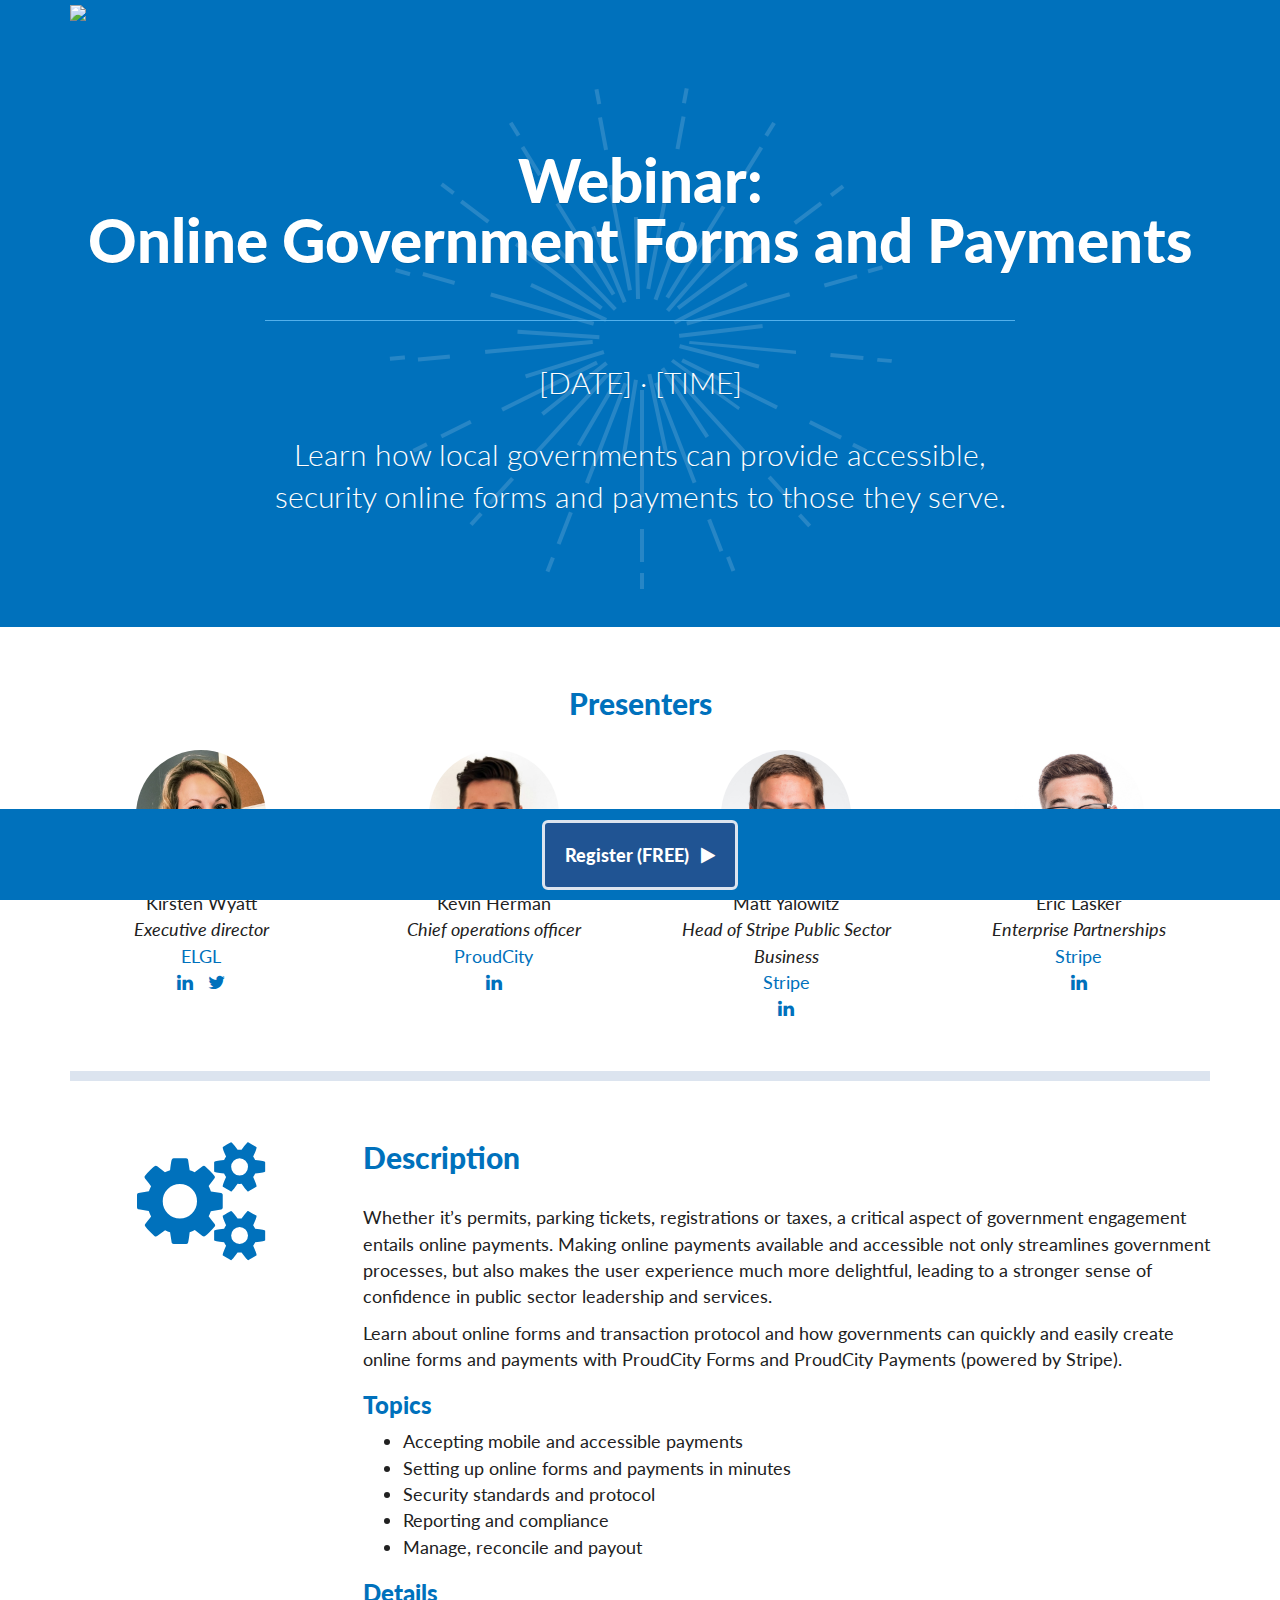
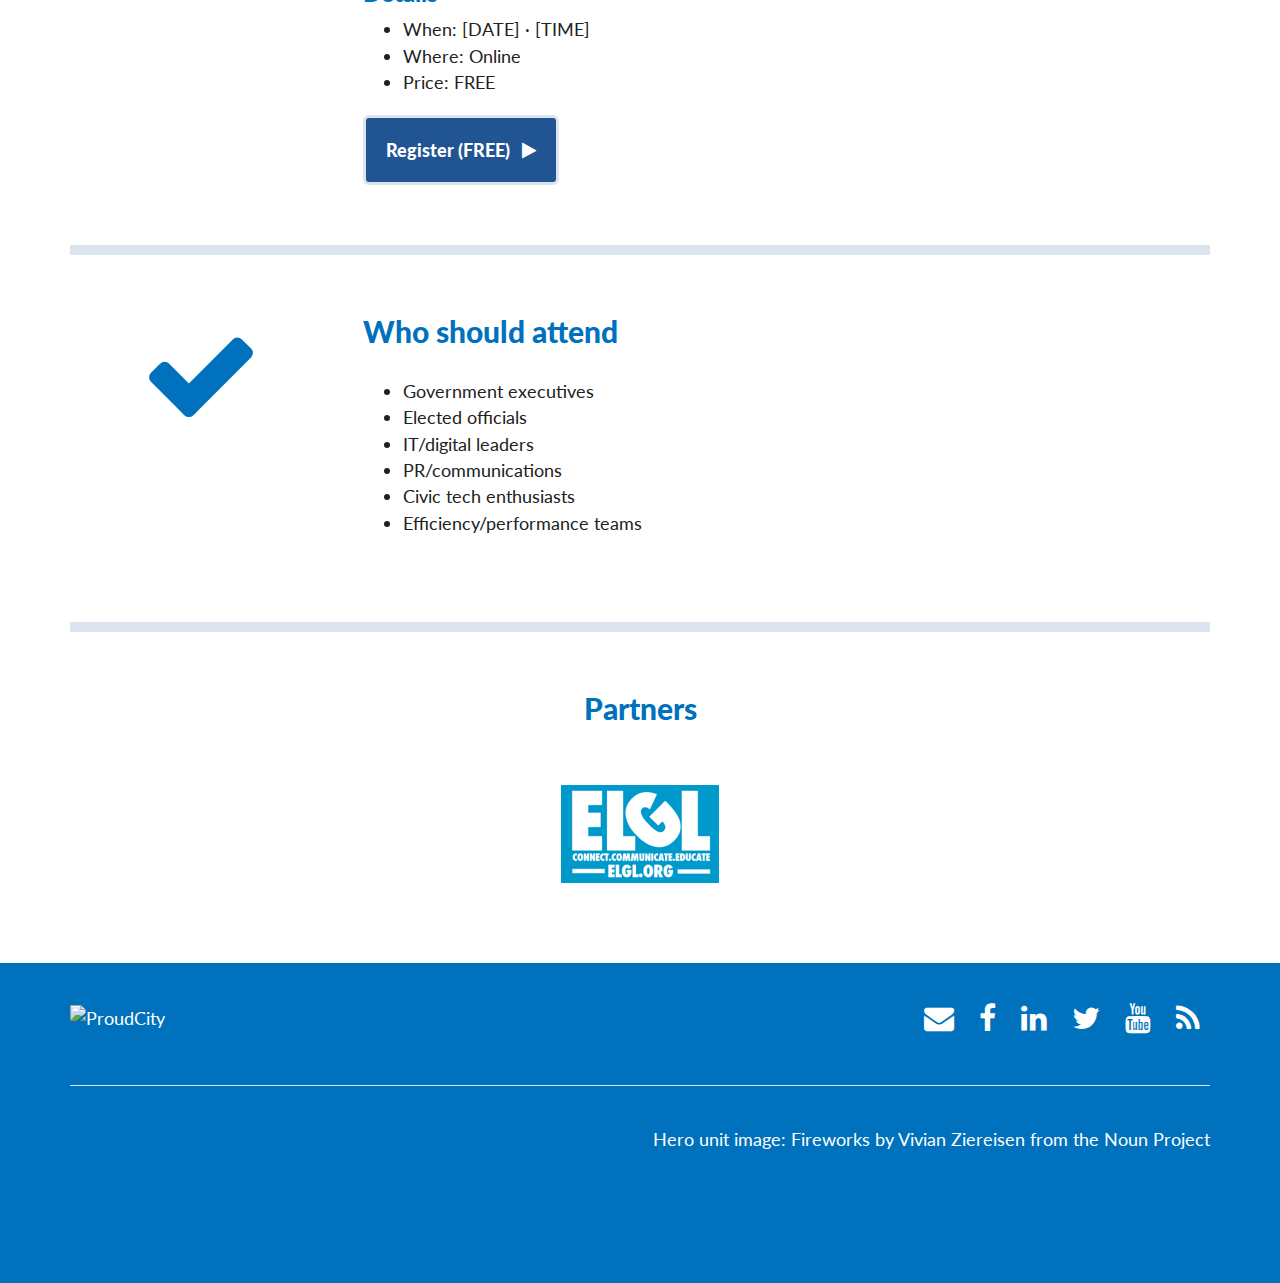
==== sessions/forms-payments/index.html @ 935e18ed "Add forms/payments webinar" ====
<!DOCTYPE html>
<!-- saved from url=(0051)https://getbootstrap.com/examples/starter-template/ -->
<html lang="en"><head><meta http-equiv="Content-Type" content="text/html; charset=UTF-8">
    
    <meta http-equiv="X-UA-Compatible" content="IE=edge">
    <meta name="viewport" content="width=device-width, initial-scale=1">
    <!-- The above 3 meta tags *must* come first in the head; any other head content must come *after* these tags -->
    <meta name="description" content="Learn how local governments can provide accessible, security online forms and payments.">
    <meta name="author" content="ProudCity">

    <link rel="apple-touch-icon" sizes="57x57" href="../../img/favicon/apple-icon-57x57.png">
    <link rel="apple-touch-icon" sizes="60x60" href="../../img/favicon/apple-icon-60x60.png">
    <link rel="apple-touch-icon" sizes="72x72" href="../../img/favicon/apple-icon-72x72.png">
    <link rel="apple-touch-icon" sizes="76x76" href="../../img/favicon/apple-icon-76x76.png">
    <link rel="apple-touch-icon" sizes="114x114" href="../../img/favicon/apple-icon-114x114.png">
    <link rel="apple-touch-icon" sizes="120x120" href="../../img/favicon/apple-icon-120x120.png">
    <link rel="apple-touch-icon" sizes="144x144" href="../../img/favicon/apple-icon-144x144.png">
    <link rel="apple-touch-icon" sizes="152x152" href="../../img/favicon/apple-icon-152x152.png">
    <link rel="apple-touch-icon" sizes="180x180" href="../../img/favicon/apple-icon-180x180.png">
    <link rel="icon" type="image/png" sizes="192x192"  href="../../img/favicon/android-icon-192x192.png">
    <link rel="icon" type="image/png" sizes="32x32" href="../../img/favicon/favicon-32x32.png">
    <link rel="icon" type="image/png" sizes="96x96" href="../../img/favicon/favicon-96x96.png">
    <link rel="icon" type="image/png" sizes="16x16" href="../../img/favicon/favicon-16x16.png">
    <link rel="manifest" href="/manifest.json">
    <meta name="msapplication-TileColor" content="#ffffff">
    <meta name="msapplication-TileImage" content="../../img/favicon/ms-icon-144x144.png">
    <meta name="theme-color" content="#ffffff">

    <title>Online government forms and payments - ProudCity Digital Government Summit</title>

    <!-- Bootstrap core CSS -->
      <link href="https://maxcdn.bootstrapcdn.com/bootstrap/3.3.7/css/bootstrap.min.css" rel="stylesheet"></script>

    <!-- Custom ProudCity CSS -->
      <link href="../../css/style.css" rel="stylesheet"></script>

    <!-- Google Fonts -->
      <link href="https://fonts.googleapis.com/css?family=Lato:300,400,900" rel="stylesheet">

    <!-- Font Awesome -->
      <link href="https://maxcdn.bootstrapcdn.com/font-awesome/4.7.0/css/font-awesome.min.css" rel="stylesheet">

    <!-- Javascript -->
      <script src="https://maxcdn.bootstrapcdn.com/bootstrap/3.3.7/js/bootstrap.min.js" integrity="sha384-Tc5IQib027qvyjSMfHjOMaLkfuWVxZxUPnCJA7l2mCWNIpG9mGCD8wGNIcPD7Txa" crossorigin="anonymous"></script>

    <!-- HTML5 shim and Respond.js for IE8 support of HTML5 elements and media queries -->
    <!--[if lt IE 9]>
      <script src="https://oss.maxcdn.com/html5shiv/3.7.3/html5shiv.min.js"></script>
      <script src="https://oss.maxcdn.com/respond/1.4.2/respond.min.js"></script>
    <![endif]-->
  </head>

  <body>

    <nav class="navbar navbar-inverse navbar-fixed-top">
      <div class="container">
        <div class="navbar-header">
          <button type="button" class="navbar-toggle collapsed" data-toggle="collapse" data-target="#navbar" aria-expanded="false" aria-controls="navbar">
            <span class="sr-only">Toggle navigation</span>
            <span class="icon-bar"></span>
            <span class="icon-bar"></span>
            <span class="icon-bar"></span>
          </button>
          <a class="navbar-left" href="https://ProudCity.com/"><img src="https://storage.googleapis.com/proudcity/wwwproudcity/uploads/2015/12/logo-white.png" alt="ProudCity" title="ProudCity"></a>
        </div><!--
        <div id="navbar" class="collapse navbar-collapse">
          <ul class="nav navbar-nav">
            <li class="active"><a href="https://getbootstrap.com/examples/starter-template/#">Home</a></li>
            <li><a href="#" class=""></a></li>
          </ul>
        </div> --> <!--/.nav-collapse -->
      </div>
    </nav>

    <main class="bs-docs-masthead">

      <div class="container">

        <div class="row">
          <div class="col-md-12">
            <h1>Webinar:<br>Online Government Forms and Payments</h1>
          </div>
        </div>

        <div class="row">
          <div class="col-md-2">
            &nbsp;
          </div>
          <div class="col-md-8">
            <hr>
          </div>
          <div class="col-md-2">
            &nbsp;
          </div>
        </div>

        <div class="row">
          <div class="col-md-1">
            &nbsp;
          </div>

          <div class="col-md-10">
            <p class="lead">
              [DATE] &middot; [TIME]
            </p>
            <p class="lead">
              Learn how local governments can provide accessible, security online forms and payments to those they serve.
            </p>
          </div>

          <div class="col-md-1">
            &nbsp;
          </div>

        </div>

      </div>

    </main>

    <div class="container">

      <div class="row">
        <div class="col-md-12 text-center">
          <h2>Presenters</h2>
        </div>
      </div>

      <div class="row text-center people">
        <div class="col-md-3">
          <p><img src="../../img/people/kirsten-wyatt.jpg" alt="Kirsten Wyatt" title="Kirsten Wyatt"></p>
          <p>Kirsten Wyatt<br>
            <em>Executive director</em><br>
            <a href="http://elgl.org/">ELGL</a><br>
            <a href="https://www.linkedin.com/in/kwyatt/"><i class="fa fa-linkedin" aria-hidden="true"></i></a> &nbsp; <a href="https://twitter.com/kowyatt?lang=en"> <i class="fa fa-twitter" aria-hidden="true"></i></a>
          </p>
        </div>
        <div class="col-md-3">
          <p><img src="../../img/people/kevin-herman.jpg" alt="Kevin Herman" title="Kevin Herman"></p>
          <p>Kevin Herman<br>
            <em>Chief operations officer</em><br>
            <a href="https://proudcity.com/">ProudCity</a><br>
            <a href="https://www.linkedin.com/in/kevin-herman-8aa2b110/"><i class="fa fa-linkedin" aria-hidden="true"></i></a>
          </p>
        </div>
        <div class="col-md-3">
          <p><img src="../../img/people/matt-yalowitz.jpg"></p>
          <p>Matt Yalowitz<br>
            <em>Head of Stripe Public Sector Business</em><br>
            <a href="https://stripe.com/">Stripe</a><br>
            <a href="https://www.linkedin.com/in/kevin-herman-8aa2b110/"><i class="fa fa-linkedin" aria-hidden="true"></i></a>
          </p>
        </div>
        <div class="col-md-3">
          <p><img src="../../img/people/eric-lasker.jpg" alt="Eric Lasker" title="Eric Lasker"></p>
          <p>Eric Lasker<br>
            <em>Enterprise Partnerships</em><br>
            <a href="https://stripe.com/">Stripe</a><br>
            <a href="https://www.linkedin.com/in/ealasker/"><i class="fa fa-linkedin" aria-hidden="true"></i></a>
          </p>
        </div>
      </div>

      <div class="row">
        <div class="col-md-12">
          <hr>
        </div>
      </div>

    </div>

    <div class="container">

      <div class="row">
        <div class="col-md-3 text-center sessions">
          <i class="fa fa-cogs" aria-hidden="true"></i>
        </div>
        <div class="col-md-9">
          <h2>Description</h2>
          <p>Whether it’s permits, parking tickets, registrations or taxes, a critical aspect of government engagement entails online payments. Making online payments available and accessible not only streamlines government processes, but also makes the user experience much more delightful, leading to a stronger sense of confidence in public sector leadership and services.</p>
          <p>Learn about online forms and transaction protocol and how governments can quickly and easily create online forms and payments with ProudCity Forms and ProudCity Payments (powered by Stripe).</p>
          <h3>Topics</h3>
          <ul>
            <li>Accepting mobile and accessible payments</li>
            <li>Setting up online forms and payments in minutes</li>
            <li>Security standards and protocol</li>
            <li>Reporting and compliance</li>
            <li>Manage, reconcile and payout</li>
          </ul>
          <h3>Details</h3>
          <ul>
            <li>When: [DATE] &middot; [TIME]</li>
            <li>Where: Online</li>
            <li>Price: FREE</li>
          </ul>
          <p> <a href="" class="btn btn-outline-inverse btn-lg">Register (FREE) &nbsp; <i class="fa fa-play" aria-hidden="true"></i></a></p>
        </div>
      </div>

      <div class="row">
        <div class="col-md-12">
          <hr>
        </div>
      </div>

    </div>

    <div class="container">

      <div class="row">
        <div class="col-md-3 sessions text-center">
          <i class="fa fa-check" aria-hidden="true"></i>
        </div>
        <div class="col-md-6">
          <h2>Who should attend</h2>
          <ul>
            <li>Government executives</li>
            <li>Elected officials</li>
            <li>IT/digital leaders</li>
            <li>PR/communications</li>
            <li>Civic tech enthusiasts</li>
            <li>Efficiency/performance teams</li>
          </ul>
          <p>&nbsp;</p>
        </div>
        <div class="col-md-1">
        </div>
      </div>

      <div class="row">
        <div class="col-md-12">
          <hr>
        </div>
      </div>
      
    </div>

    <div class="container supporters">

      <div class="row">
        <div class="col-md-12 text-center">
          <h2>Partners</h2>
        </div>
      </div>

      <div class="row text-center">
        <div class="col-md-12">
          <p>
          <a href="http://elgl.org"><img src="../../img/logos/elgl.png" alt="ELGL" title="ELGL"></a>
          </p>
        </div>
      </div>

    </div><!-- /.container -->

    <div class="footer">
    <div class="container">
      <div class="row">
        <div class="col-md-4">
          <p><a href="https://ProudCity.com/"><img src="https://storage.googleapis.com/proudcity/wwwproudcity/uploads/2015/12/logo-white.png" width="200" alt="ProudCity" title="ProudCity"></a></p>
        </div>
        <div class="col-md-8 text-right">
          <p>
          <a href="https://proudcity.com/subscribe/"><i class="fa fa-envelope" aria-hidden="true"></i></a> &nbsp;
          <a href="https://facebook.com/getproudcity"><i class="fa fa-facebook" aria-hidden="true"></i></a> &nbsp;
          <a href="https://www.linkedin.com/company/7321596"><i class="fa fa-linkedin" aria-hidden="true"></i></a> &nbsp;
          <a href="http://twitter.com/getProudCity"><i class="fa fa-twitter" aria-hidden="true"></i></a> &nbsp;
          <a href="https://www.youtube.com/channel/UCVnqaioIx4qPbr5JWE_m1yQ"><i class="fa fa-youtube" aria-hidden="true"></i></a> &nbsp;
          <a href="https://proudcity.com/feed"><i class="fa fa-feed" aria-hidden="true"></i></a> 
          </p>
        </div>
      </div>

      <div class="row">
        <div class="col-md-12">
          <p><hr></p>
        </div>
      </div>

      <div class="row">
        <div class="col-md-12 text-right">
          <p>Hero unit image: <a href="https://thenounproject.com/term/fireworks/734926/">Fireworks by Vivian Ziereisen</a> from the Noun Project</p>
        </div>
      </div>

    </div>
    </div>

    <!-- Fixed navbar -->
    <nav class="navbar navbar-inverse navbar-fixed-bottom text-center">
      <div class="container">
          <p> <a href="" class="btn btn-outline-inverse btn-lg">Register (FREE) &nbsp; <i class="fa fa-play" aria-hidden="true"></i></a></p>
      </div>
    </nav>

<script>
  (function(i,s,o,g,r,a,m){i['GoogleAnalyticsObject']=r;i[r]=i[r]||function(){
  (i[r].q=i[r].q||[]).push(arguments)},i[r].l=1*new Date();a=s.createElement(o),
  m=s.getElementsByTagName(o)[0];a.async=1;a.src=g;m.parentNode.insertBefore(a,m)
  })(window,document,'script','https://www.google-analytics.com/analytics.js','ga');

  ga('create', 'UA-71593638-8', 'auto');
  ga('send', 'pageview');

</script>

</body>
</html>
---- css/style.css ----
body {
	color: #212121;
	font-family: 'Lato', sans-serif;
	font-size: 16px;
	padding-top: 50px;
}

img {
	max-width: 100%;
	height: auto;
}
h1, h2, h3, h4, h5, h6 {
	color: #0071BC;
  font-weight: 900;
}
h2 {
  padding-bottom: 20px;
}
a, a:visited {
	color: #0071BC;
}
hr {
  border-top: 10px solid #dce4ef;
  margin-top: 40px;
  margin-bottom: 40px;
}
p, li {
  font-size: 115%;
}

/* Navbar */

.navbar img {
  margin-top: 5px;
  max-height: 35px;
}
.navbar-inverse, .navbar-inverse .navbar-collapse, .navbar-inverse .navbar-form {
	background-color: #0071BC;
	border-color: #0071BC;
}
.navbar-inverse .navbar-toggle {
	border-color: #ffffff;
}
.navbar-inverse .navbar-brand, .navbar-inverse .navbar-nav>li>a {
	color: #ffffff;
}
.navbar-inverse .navbar-nav>.active>a, .navbar-inverse .navbar-nav>.active>a:focus, .navbar-inverse .navbar-nav>.active>a:hover {
	background: #0D7DC1;
}
.navbar a.btn, a.btn:visited {
  margin-bottom: 0;
}

/* Navbar pills */

.nav-pills>li>a {
  background: #0071BC;
  color: #fff;
  font-weight: 900;
  margin-bottom: 2px;
  padding: 20px;
}
.nav-pills>li>a:hover {
  background: #0D7DC1;
  color: #fff;
}

/* Buttons */

.btn-outline-inverse {
  color: #fff;
  background-color: #205493;
  border-color: #dce4ef;
  border: 3px solid #dce4ef;
  font-weight: 900;
}
.btn-outline-inverse:hover {
  background-color: #0071BC;
  color: #fff;
  border: 3px solid #dce4ef;
}
a.btn, a.btn:visited {
  color: #fff;
  margin-bottom: 10px;
  margin-top: 10px;
  padding: 20px;
  text-decoration: none !important;
}

/* Share masthead with page headers */

.bs-docs-masthead,
.bs-docs-header {
  position: relative;
  margin-bottom: 40px;
  padding: 30px 0;
  color: #fff;
  text-align: center;
  text-shadow: 0 1px 0 rgba(0,0,0,.1);
  background-color: #0071bc;
  background-image: url('../img/bg.png');
  background-position: 50% 50%;
  background-repeat: no-repeat;
}

.bs-docs-masthead a, .bs-docs-masthead a:visited {
	color: #ffffff;
  text-decoration: underline;
}

/* Masthead (headings and download button) */

.bs-docs-masthead .bs-docs-booticon {
  margin: 0 auto 30px;
}
.bs-docs-masthead h1 {
  font-weight: 900;
  line-height: 1;
  color: #fff;
}
.bs-docs-masthead hr {
	color: #53B0EB;
	border-top: 1px solid #53B0EB;
}
.bs-docs-masthead .lead {
  margin: 0 auto 30px;
  font-size: 20px;
  color: #fff;
}
.bs-docs-masthead .version {
  margin-top: -15px;
  margin-bottom: 30px;
  color: #9783b9;
}
.bs-docs-masthead .btn {
  width: 100%;
  padding: 15px 30px;
  font-size: 20px;
}

@media (min-width: 480px) {
  .bs-docs-masthead .btn {
    width: auto;
  }
}

@media (min-width: 768px) {
  .bs-docs-masthead {
    padding: 80px 0;
  }
  .bs-docs-masthead h1 {
    font-size: 60px;
  }
  .bs-docs-masthead .lead {
    font-size: 24px;
  }
}

@media (min-width: 992px) {
  .bs-docs-masthead .lead {
    width: 80%;
    font-size: 30px;
  }
}

/*
 * Page headers
 *
 * Jumbotron-esque headers at the top of every page that's not the homepage.
 */

/* Page headers */
.bs-docs-header {
  margin-bottom: 40px;
  font-size: 20px;
}
.bs-docs-header h1 {
  margin-top: 0;
  color: #fff;
}
.bs-docs-header p {
  margin-bottom: 0;
  font-weight: 300;
  line-height: 1.4;
}
.bs-docs-header .container {
  position: relative;
}

@media (min-width: 768px) {
  .bs-docs-header {
    padding-top: 60px;
    padding-bottom: 60px;
    font-size: 24px;
    text-align: left;
  }
  .bs-docs-header h1 {
    font-size: 60px;
    line-height: 1;
  }
}

@media (min-width: 992px) {
  .bs-docs-header h1,
  .bs-docs-header p {
    margin-right: 380px;
  }
}

/* Sessions */

.sessions .fa {
	color: #0071BC;
	font-size: 120px;
  margin-bottom: 20px;
  margin-top: 20px;
}

/* Supporters */

.supporters {
  padding-bottom: 40px;
}
.supporters img {
	margin: 30px 0;
  max-width: 235px;
}

/* People */

.people img {
	border-radius: 50%;
	max-width: 130px;
}

/* Connect */

.video {
  background: #212121;
  margin-bottom: 20px;
  margin-top: 20px;
  padding-bottom: 40px;
  padding-top: 20px;
}
.video h2, .video p {
  color: #fff;
}

/* Connect */

.connect .fa {
	font-size: 50px;
  margin-bottom: 20px;
  margin-top: 30px;
}

/* Footer */

.footer {
  background: #0071BC;
	padding-bottom: 120px;
	padding-top: 40px;
}
.footer a, .footer a:visited, .footer {
	color: #fff;
}
.footer .fa {
  font-size: 30px;
  margin-right: 10px;
}
.footer hr {
  border-top: 1px solid #dce4ef;
  margin-top: 40px;
  margin-bottom: 40px;
}

/* Sections */

.section, .section2 {
  padding-bottom: 30px;
  padding-top: 30px;
}
.section {
  background-image: url('../img/bg-section.png');
  background-position: right 50%;
  background-repeat: no-repeat;
}
.section2 {
  border-top: 10px solid #0071BC;
  border-bottom: 10px solid #0071BC;
  background: #dce4ef;
  background-image: url('../img/bg-section2.png');
  background-position: right 50%;
  background-repeat: no-repeat;
  margin-bottom: 20px;
  margin-top: 20px;
}
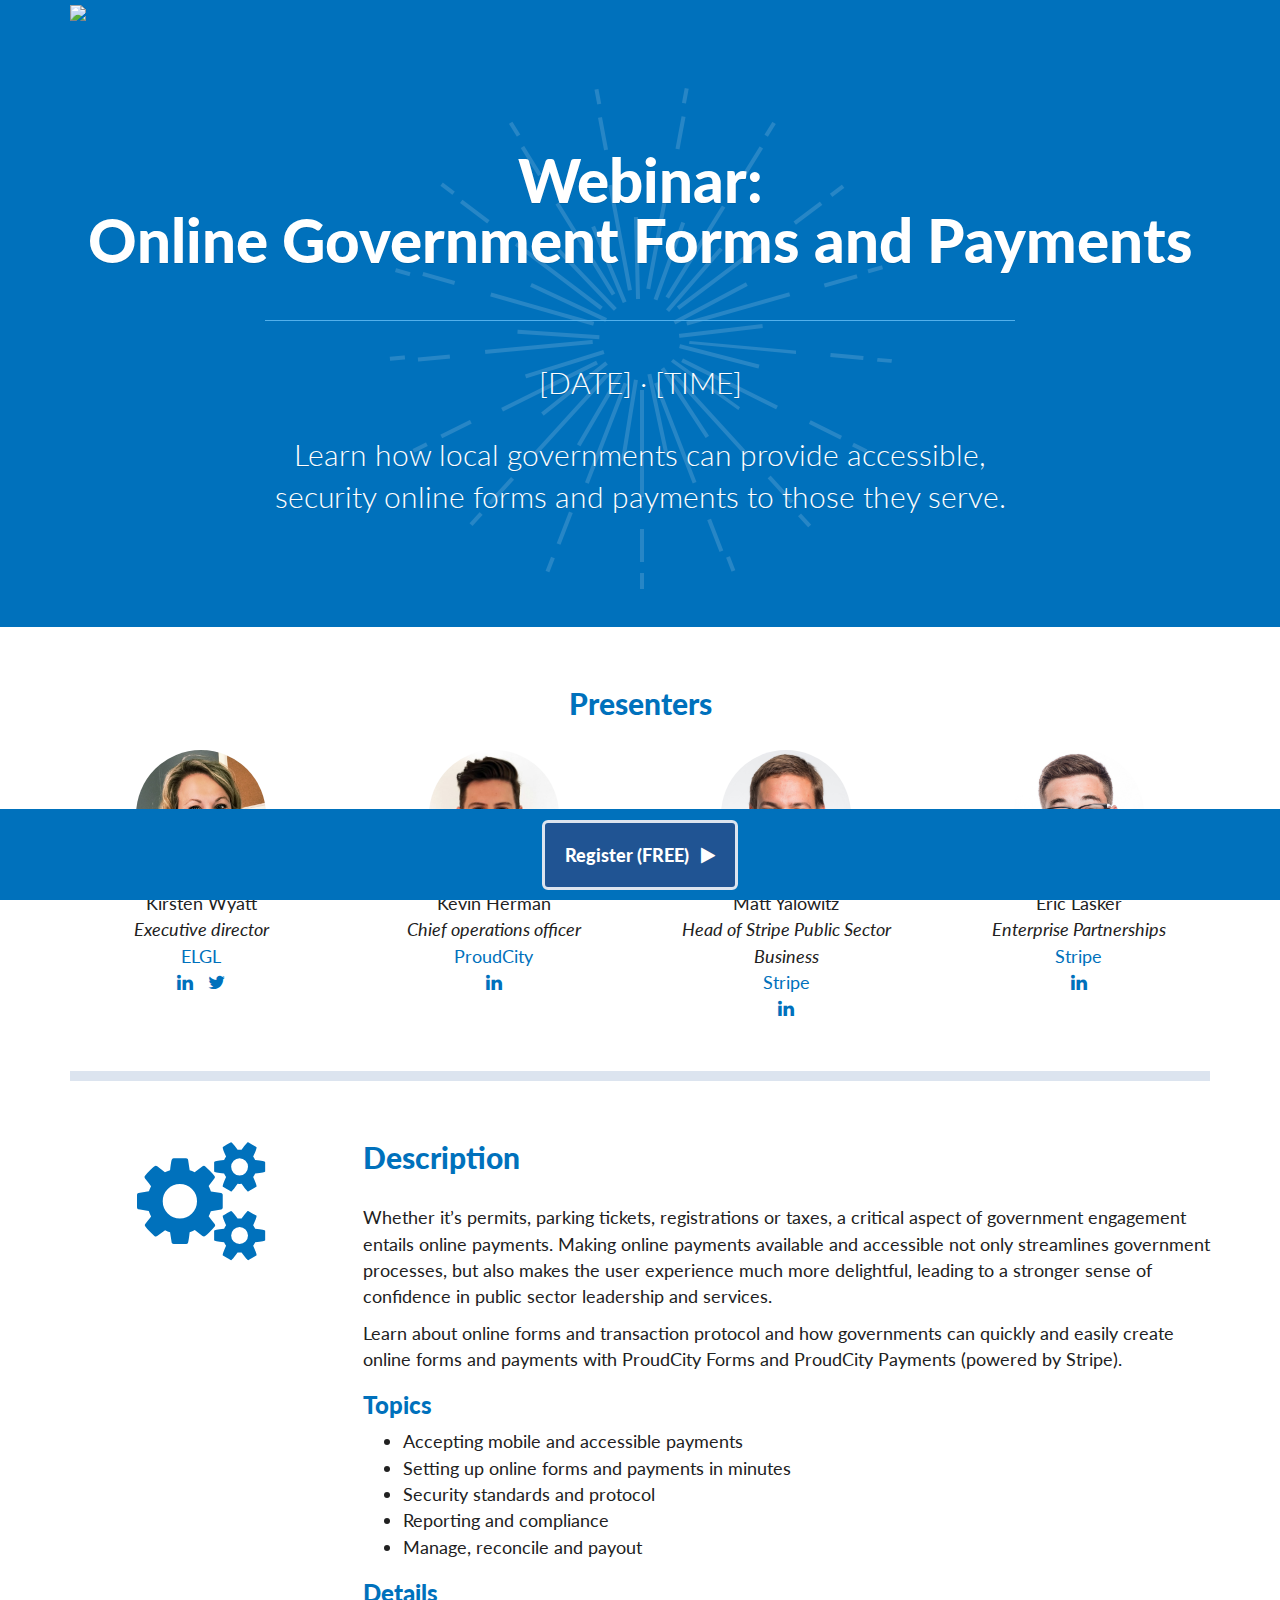
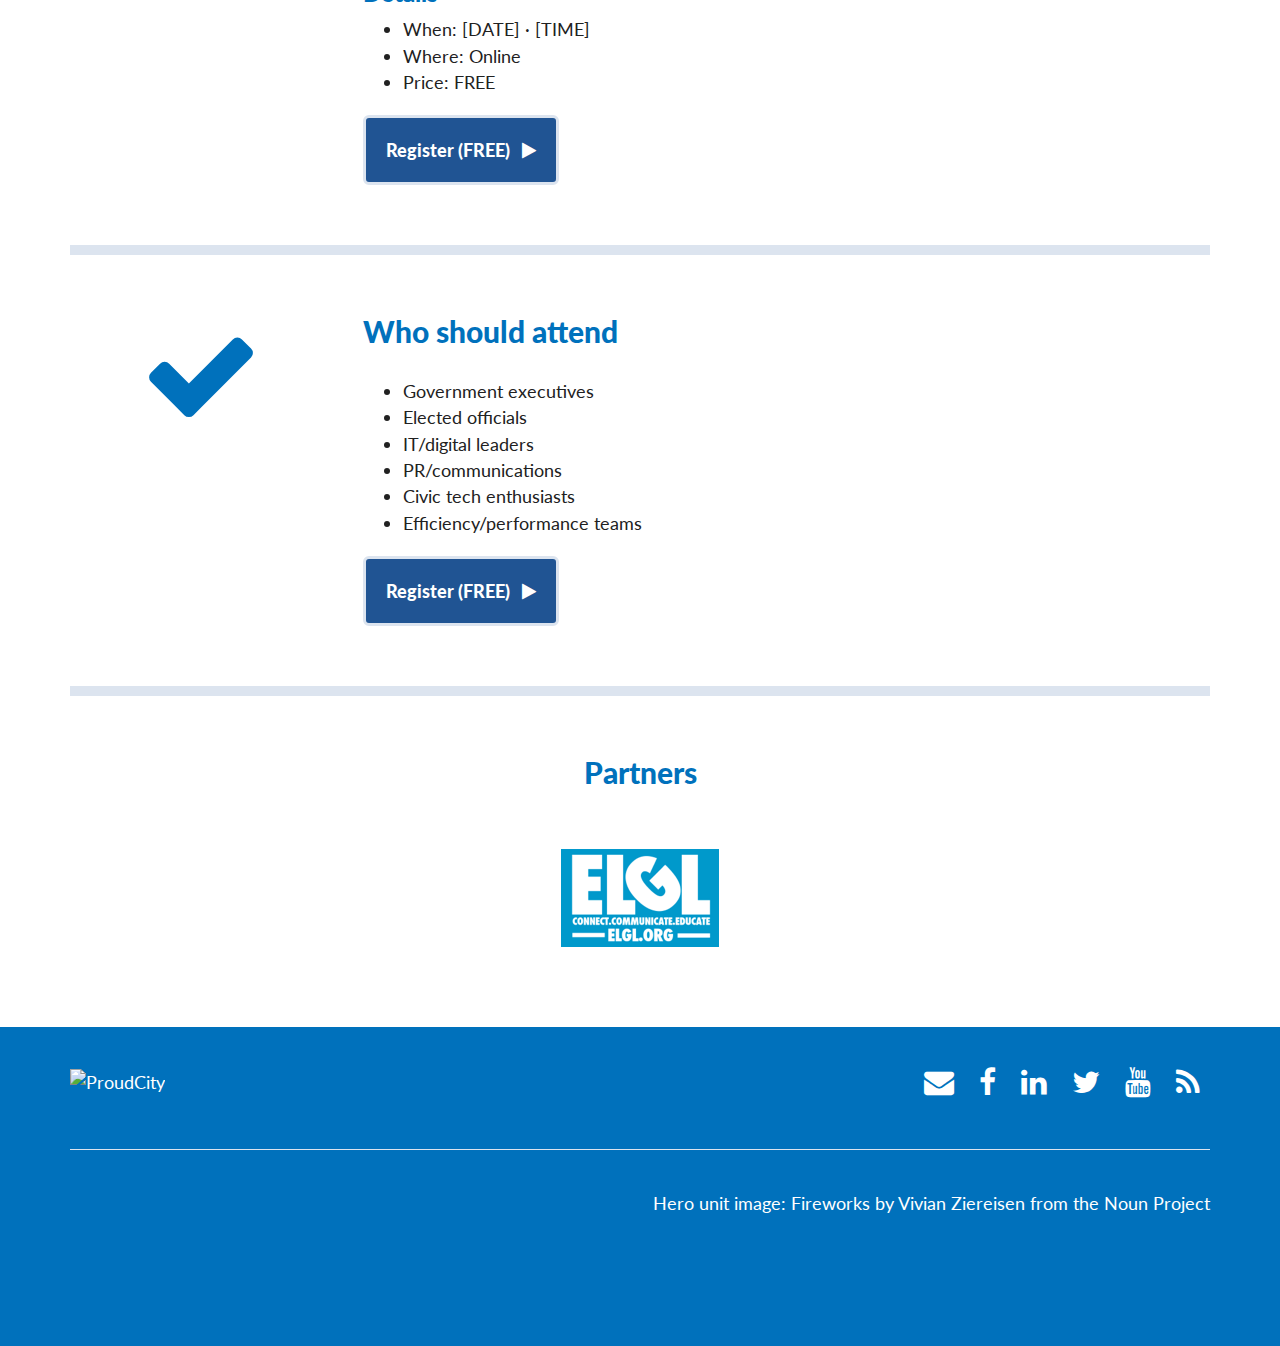
==== commit b2ab6b12: "Add register button" ====
--- a/sessions/forms-payments/index.html
+++ b/sessions/forms-payments/index.html
@@ -221,7 +221,7 @@
             <li>Civic tech enthusiasts</li>
             <li>Efficiency/performance teams</li>
           </ul>
-          <p>&nbsp;</p>
+          <p> <a href="" class="btn btn-outline-inverse btn-lg">Register (FREE) &nbsp; <i class="fa fa-play" aria-hidden="true"></i></a></p>
         </div>
         <div class="col-md-1">
         </div>
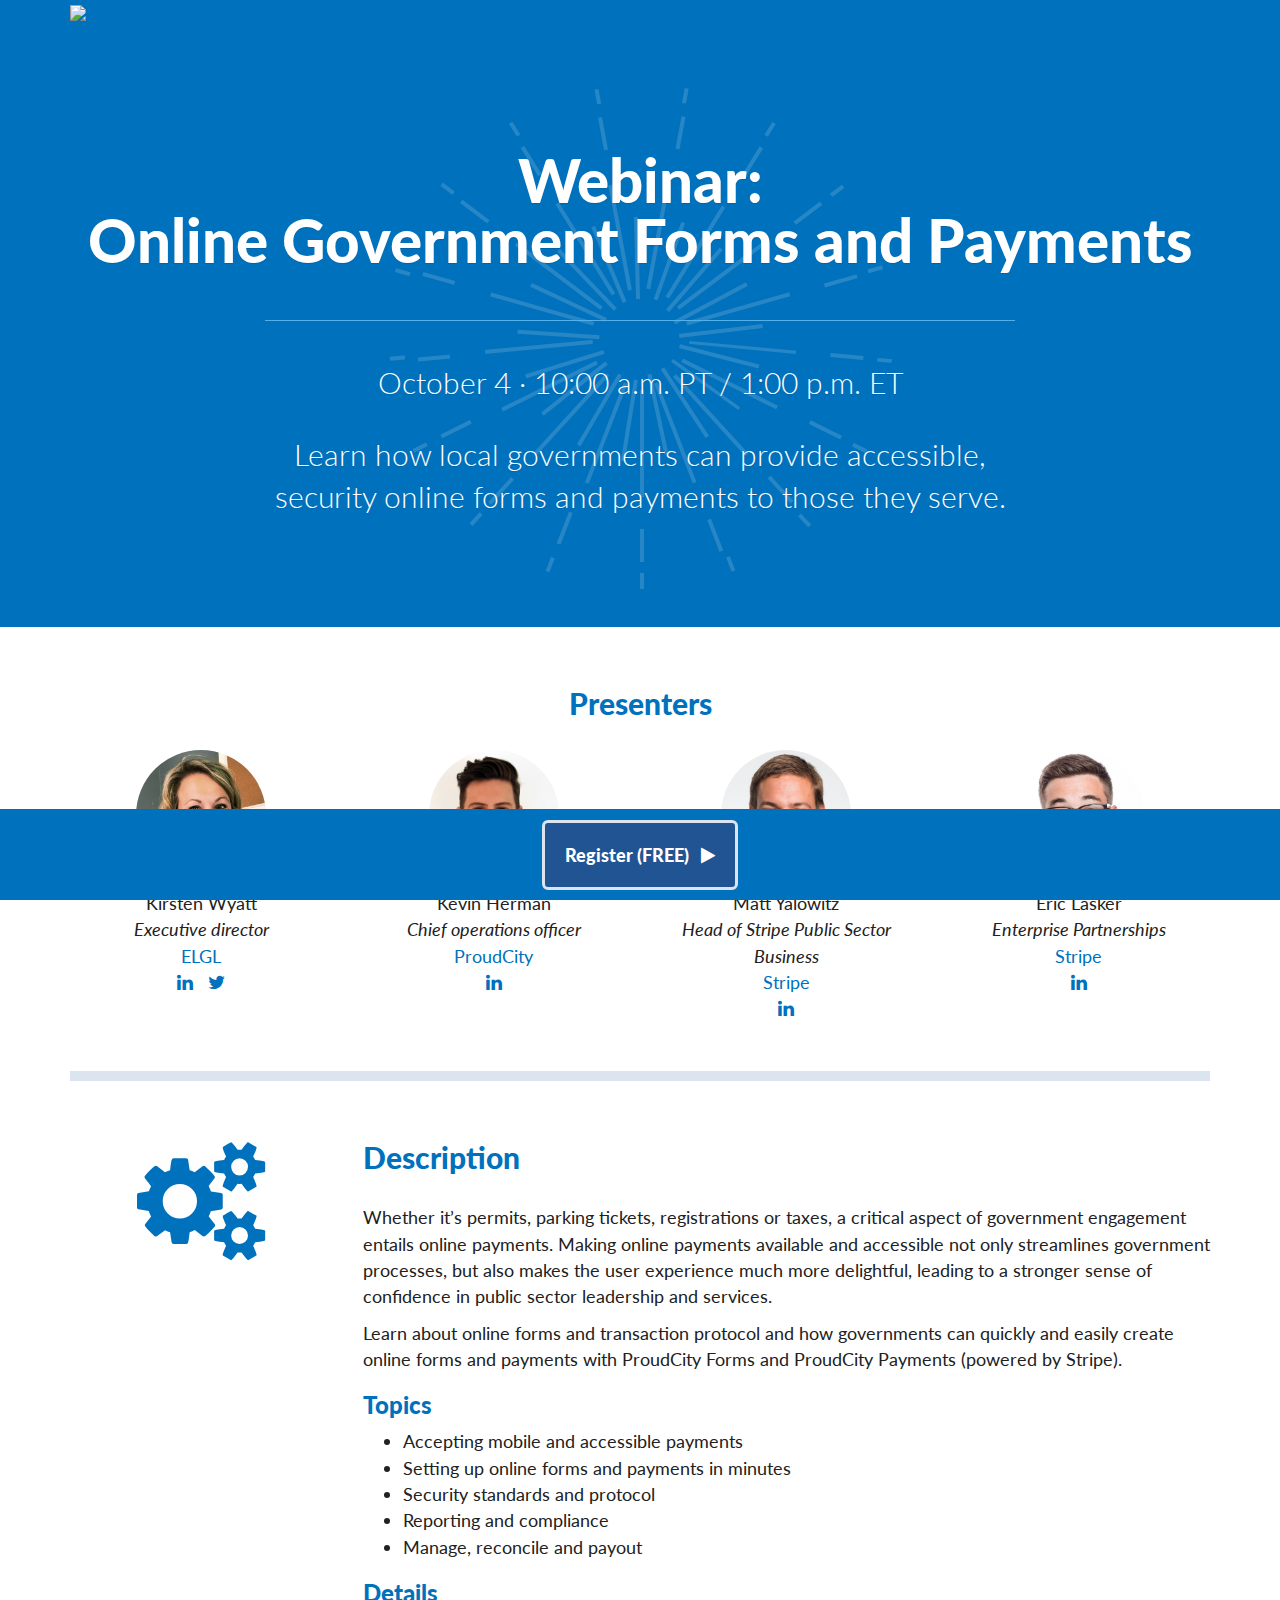
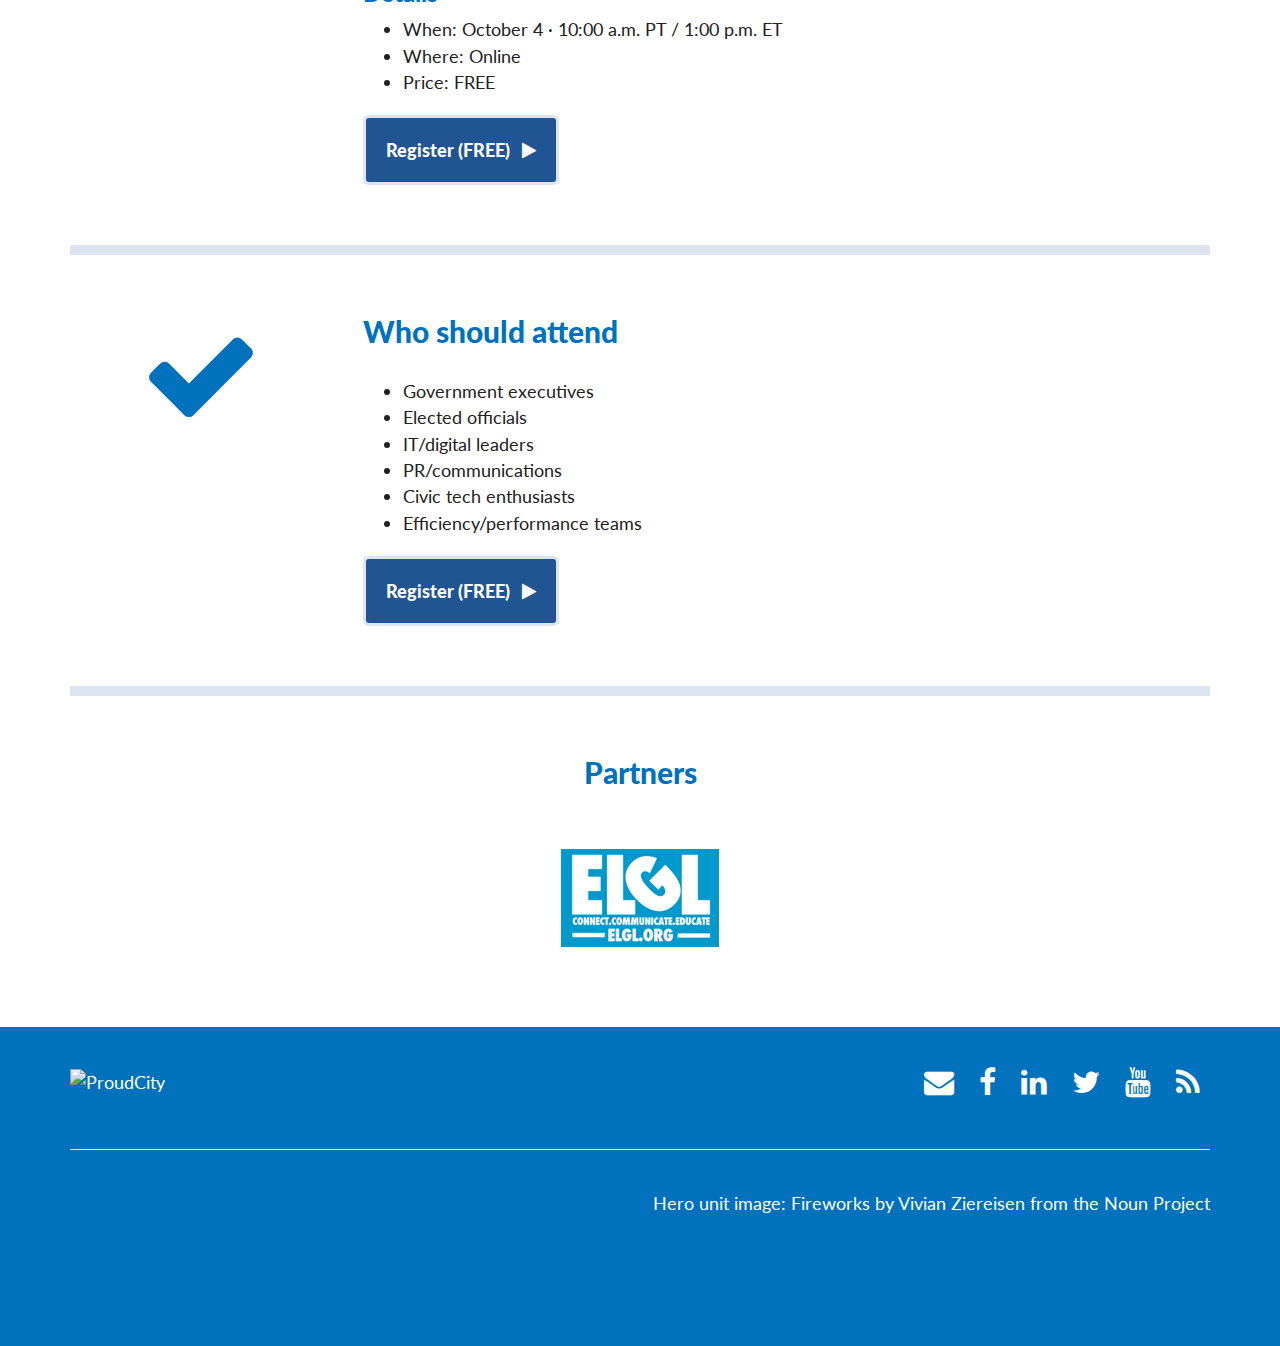
==== commit cf9765d9: "Add reg link to forms-payments" ====
--- a/sessions/forms-payments/index.html
+++ b/sessions/forms-payments/index.html
@@ -101,7 +101,7 @@
 
           <div class="col-md-10">
             <p class="lead">
-              [DATE] &middot; [TIME]
+              October 4 &middot; 10:00 a.m. PT / 1:00 p.m. ET
             </p>
             <p class="lead">
               Learn how local governments can provide accessible, security online forms and payments to those they serve.
@@ -189,11 +189,11 @@
           </ul>
           <h3>Details</h3>
           <ul>
-            <li>When: [DATE] &middot; [TIME]</li>
+            <li>When: October 4 &middot; 10:00 a.m. PT / 1:00 p.m. ET</li>
             <li>Where: Online</li>
             <li>Price: FREE</li>
           </ul>
-          <p> <a href="" class="btn btn-outline-inverse btn-lg">Register (FREE) &nbsp; <i class="fa fa-play" aria-hidden="true"></i></a></p>
+          <p> <a href="http://www.anymeeting.com/PIID=ED52DE80804B3E" class="btn btn-outline-inverse btn-lg">Register (FREE) &nbsp; <i class="fa fa-play" aria-hidden="true"></i></a></p>
         </div>
       </div>
 
@@ -221,7 +221,7 @@
             <li>Civic tech enthusiasts</li>
             <li>Efficiency/performance teams</li>
           </ul>
-          <p> <a href="" class="btn btn-outline-inverse btn-lg">Register (FREE) &nbsp; <i class="fa fa-play" aria-hidden="true"></i></a></p>
+          <p> <a href="http://www.anymeeting.com/PIID=ED52DE80804B3E" class="btn btn-outline-inverse btn-lg">Register (FREE) &nbsp; <i class="fa fa-play" aria-hidden="true"></i></a></p>
         </div>
         <div class="col-md-1">
         </div>
@@ -289,7 +289,7 @@
     <!-- Fixed navbar -->
     <nav class="navbar navbar-inverse navbar-fixed-bottom text-center">
       <div class="container">
-          <p> <a href="" class="btn btn-outline-inverse btn-lg">Register (FREE) &nbsp; <i class="fa fa-play" aria-hidden="true"></i></a></p>
+          <p> <a href="http://www.anymeeting.com/PIID=ED52DE80804B3E" class="btn btn-outline-inverse btn-lg">Register (FREE) &nbsp; <i class="fa fa-play" aria-hidden="true"></i></a></p>
       </div>
     </nav>
 
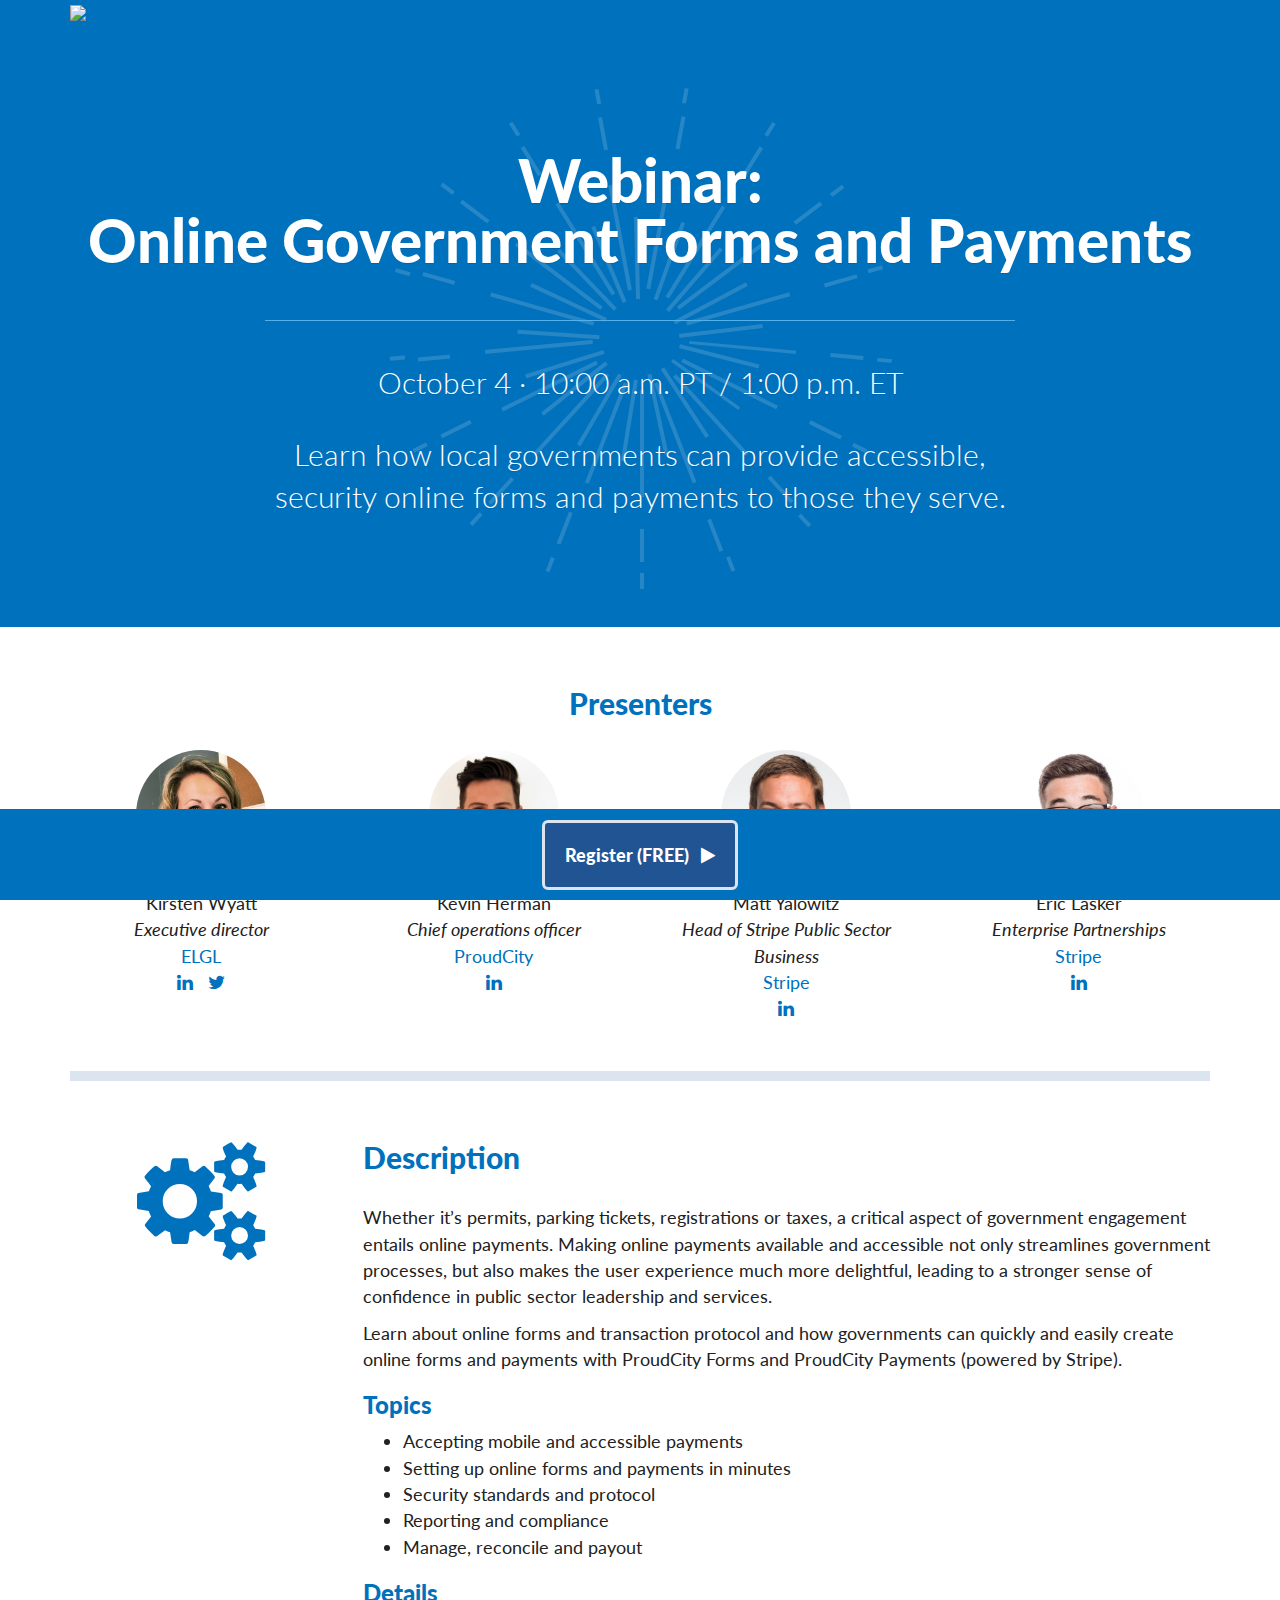
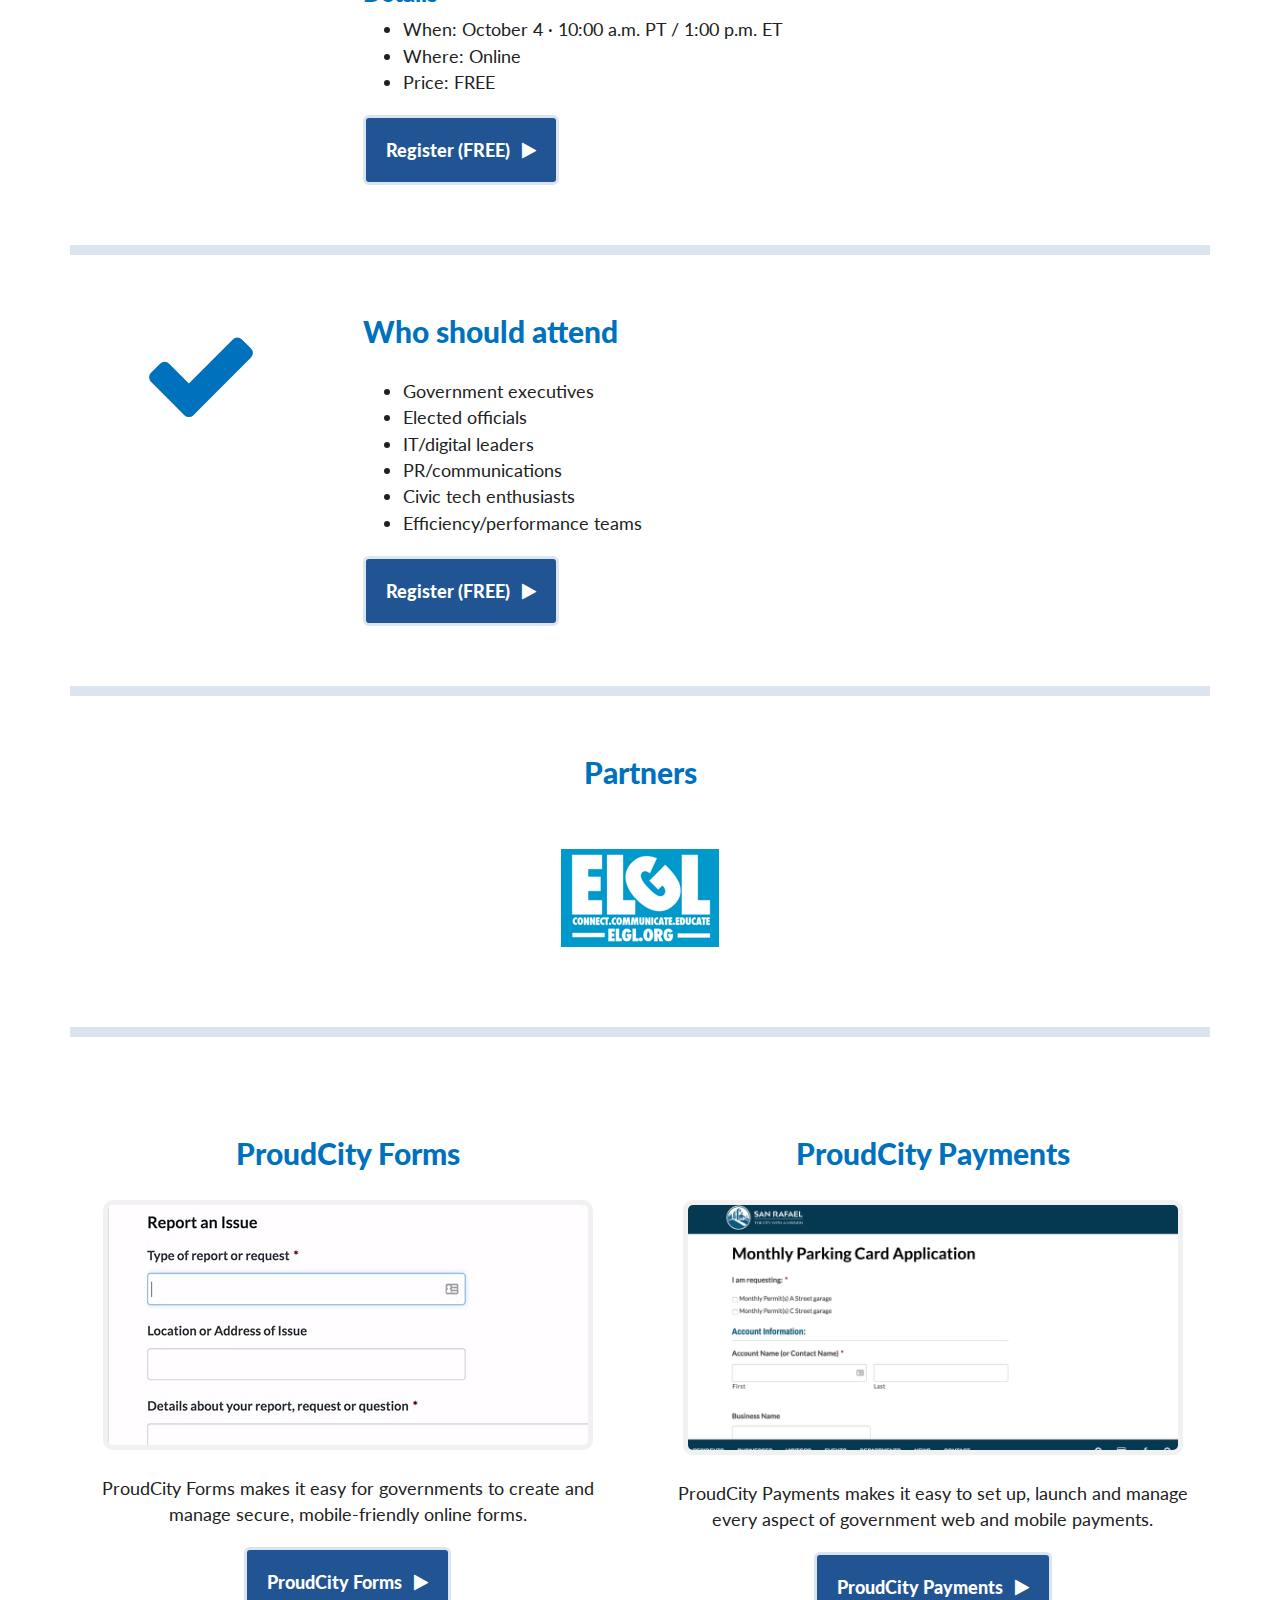
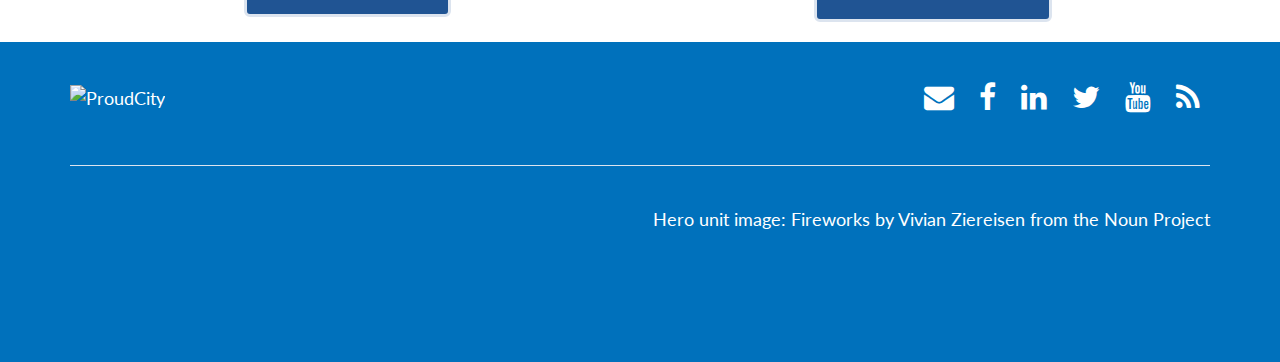
==== commit ca6280f3: "Add AddThis" ====
--- a/sessions/forms-payments/index.html
+++ b/sessions/forms-payments/index.html
@@ -251,6 +251,32 @@
         </div>
       </div>
 
+      <div class="row">
+        <div class="col-md-12">
+          <hr>
+        </div>
+      </div>
+
+    </div><!-- /.container -->
+
+    <div class="container">
+
+      <div class="row">
+        <div class="col-md-6 text-center">
+          <h2>ProudCity Forms</h2>
+          <p><a href="https://proudcity.com/forms"><img src="../../img/proudcity-forms.gif" alt="ProudCity Forms" title="ProudCity Forms" class="border-rounded"></a></p>
+          <p>ProudCity Forms makes it easy for governments to create and manage secure, mobile-friendly online forms.</p>
+          <p> <a href="https://proudcity.com/forms" class="btn btn-outline-inverse btn-lg">ProudCity Forms &nbsp; <i class="fa fa-play" aria-hidden="true"></i></a></p>
+        </div>
+        <div class="col-md-6 text-center">
+          <h2>ProudCity Payments</h2>
+          <p><a href="https://proudcity.com/payments"><img src="../../img/proudcity-payments.png" alt="ProudCity Payments" title="ProudCity Payments" class="border-rounded"></a></p>
+          <p>ProudCity Payments makes it easy to set up, launch and manage every aspect of government web and mobile payments.</p>
+          <p> <a href="https://proudcity.com/payments" class="btn btn-outline-inverse btn-lg">ProudCity Payments &nbsp; <i class="fa fa-play" aria-hidden="true"></i></a></p>
+        </div>
+        </div>
+      </div>
+
     </div><!-- /.container -->
 
     <div class="footer">
@@ -304,5 +330,7 @@
 
 </script>
 
+<!-- Go to www.addthis.com/dashboard to customize your tools --> <script type="text/javascript" src="//s7.addthis.com/js/300/addthis_widget.js#pubid=ra-59a72e7e53e99ae6"></script> 
+
 </body>
 </html>--- a/css/style.css
+++ b/css/style.css
@@ -295,3 +295,12 @@
   margin-bottom: 20px;
   margin-top: 20px;
 }
+
+/* Images */
+
+img.border-rounded {
+  border-radius: 10px;
+  border: 5px solid #f1f1f1;
+  margin-bottom: 15px;
+  max-width: 500px;
+}
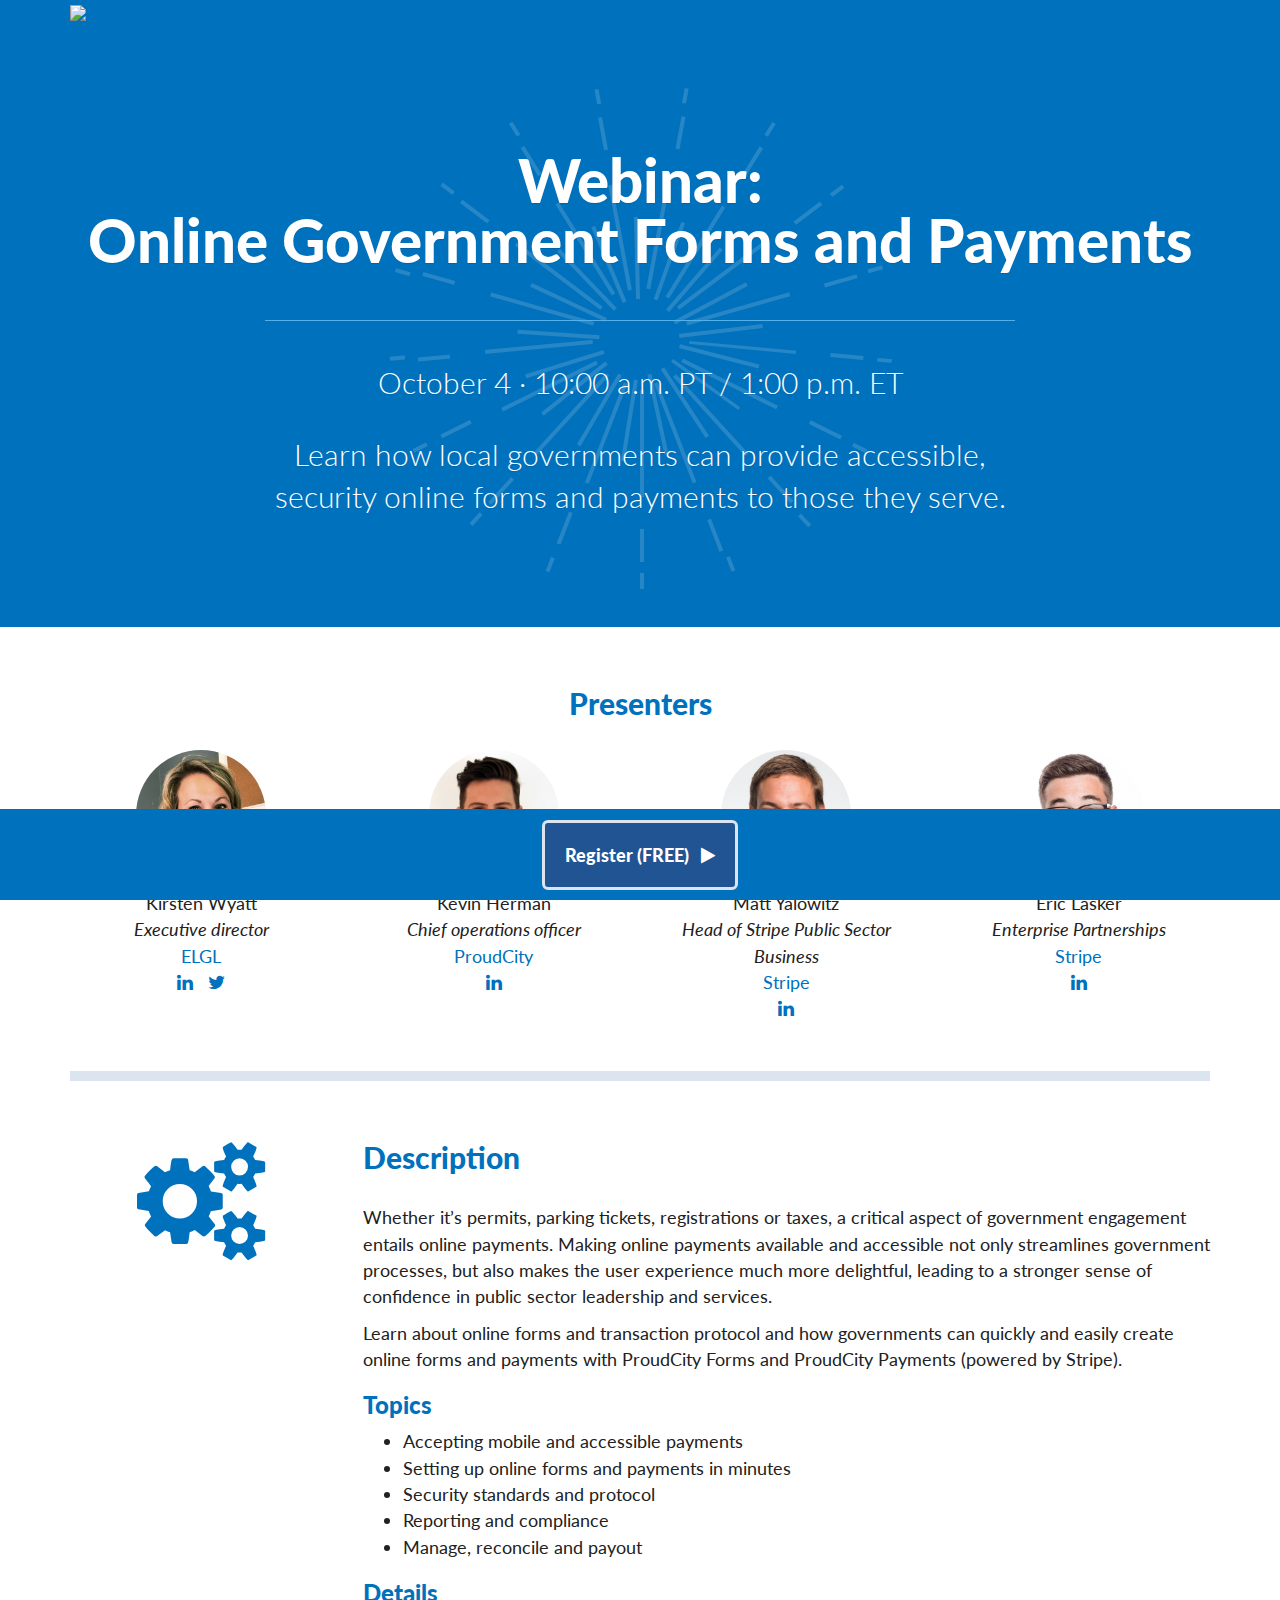
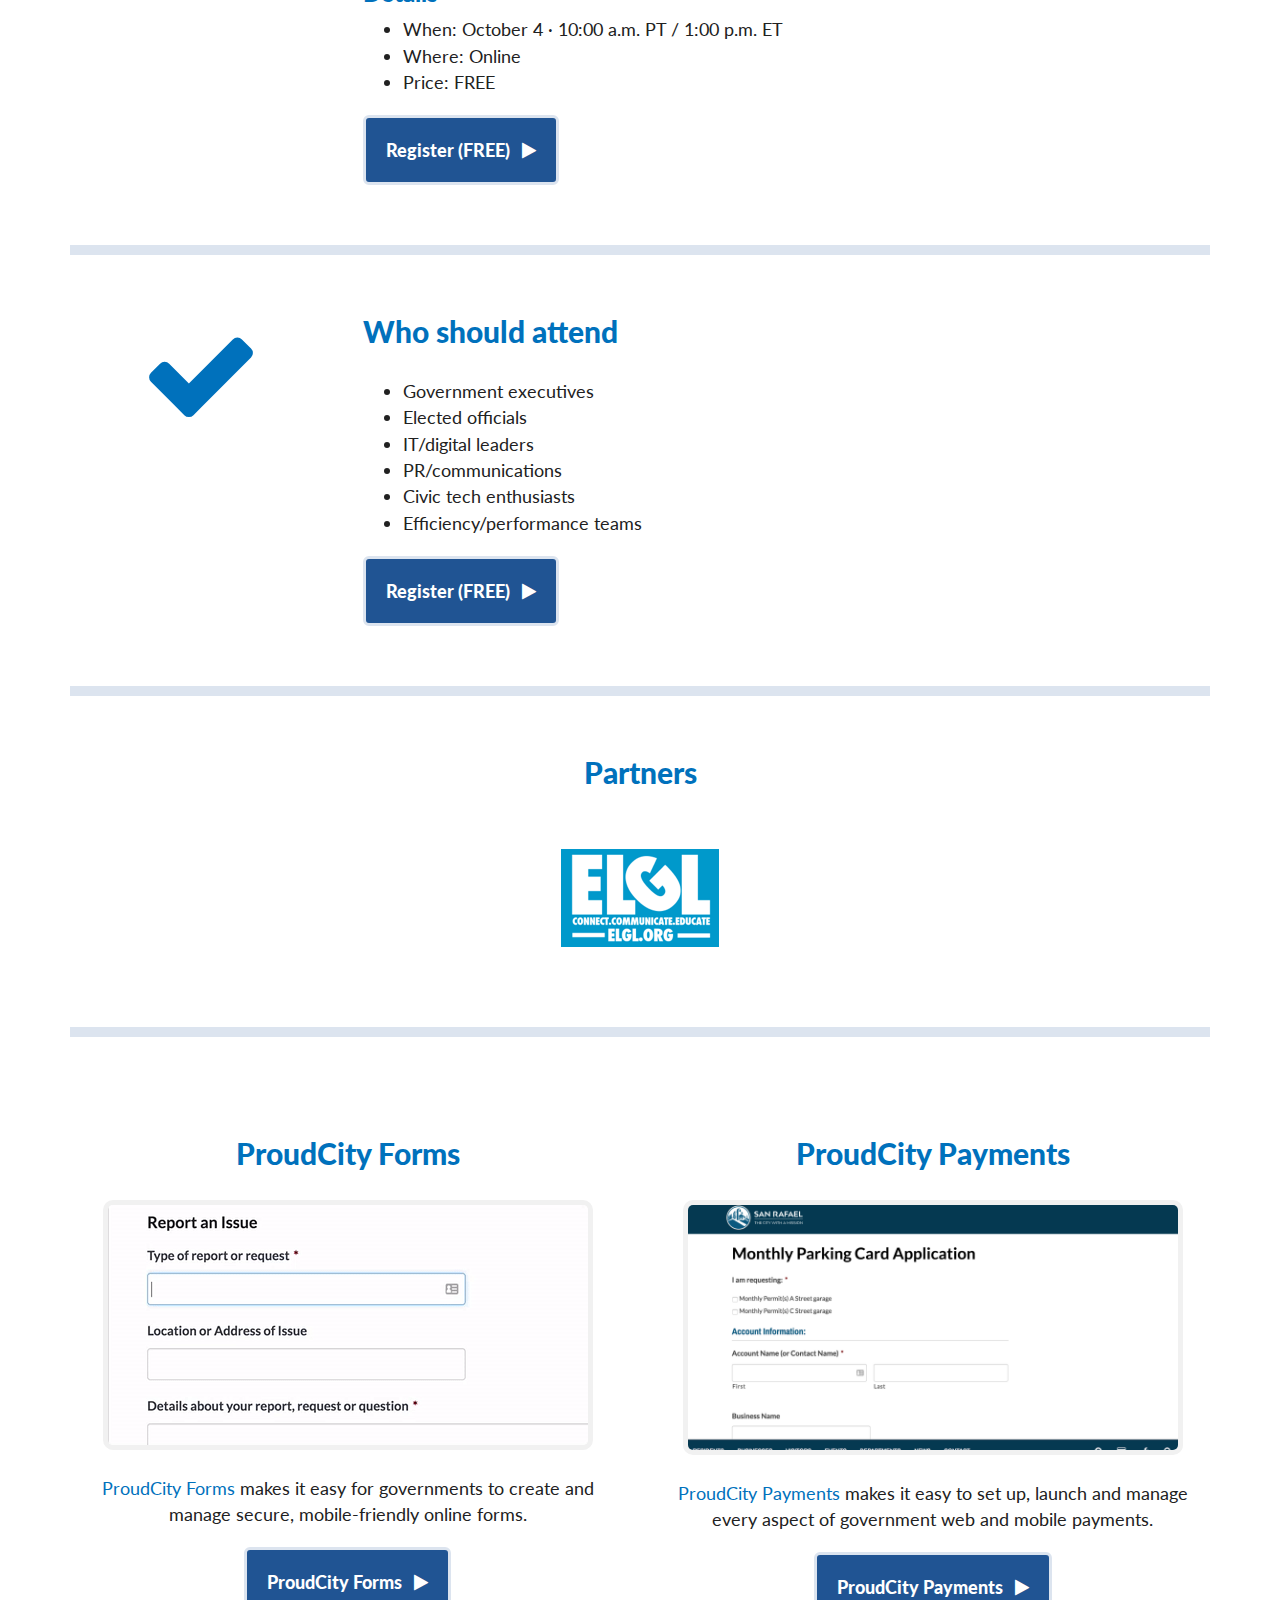
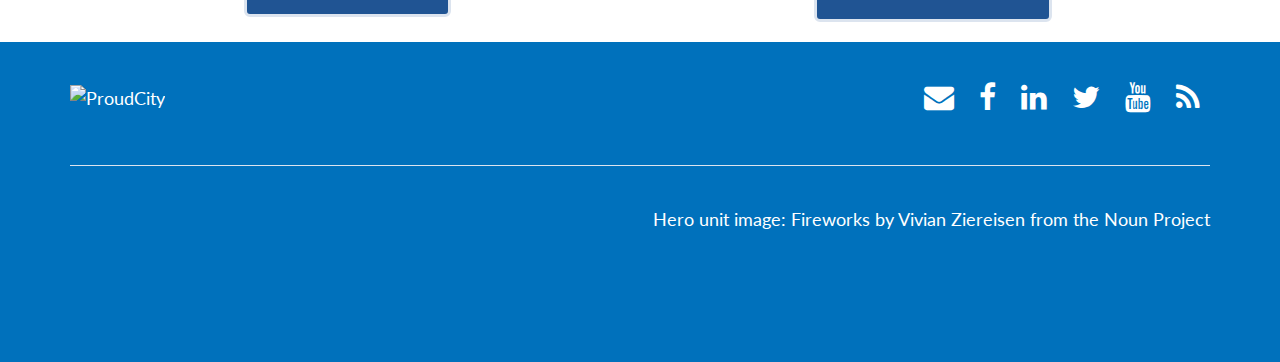
==== commit c056d635: "Add links" ====
--- a/sessions/forms-payments/index.html
+++ b/sessions/forms-payments/index.html
@@ -26,7 +26,7 @@
     <meta name="msapplication-TileImage" content="../../img/favicon/ms-icon-144x144.png">
     <meta name="theme-color" content="#ffffff">
 
-    <title>Online government forms and payments - ProudCity Digital Government Summit</title>
+    <title>Webinar: Online government forms and payments - ProudCity Digital Government Summit</title>
 
     <!-- Bootstrap core CSS -->
       <link href="https://maxcdn.bootstrapcdn.com/bootstrap/3.3.7/css/bootstrap.min.css" rel="stylesheet"></script>
@@ -265,13 +265,13 @@
         <div class="col-md-6 text-center">
           <h2>ProudCity Forms</h2>
           <p><a href="https://proudcity.com/forms"><img src="../../img/proudcity-forms.gif" alt="ProudCity Forms" title="ProudCity Forms" class="border-rounded"></a></p>
-          <p>ProudCity Forms makes it easy for governments to create and manage secure, mobile-friendly online forms.</p>
+          <p><a href="https://proudcity.com/forms">ProudCity Forms</a> makes it easy for governments to create and manage secure, mobile-friendly online forms.</p>
           <p> <a href="https://proudcity.com/forms" class="btn btn-outline-inverse btn-lg">ProudCity Forms &nbsp; <i class="fa fa-play" aria-hidden="true"></i></a></p>
         </div>
         <div class="col-md-6 text-center">
           <h2>ProudCity Payments</h2>
           <p><a href="https://proudcity.com/payments"><img src="../../img/proudcity-payments.png" alt="ProudCity Payments" title="ProudCity Payments" class="border-rounded"></a></p>
-          <p>ProudCity Payments makes it easy to set up, launch and manage every aspect of government web and mobile payments.</p>
+          <p><a href="https://proudcity.com/payments">ProudCity Payments</a> makes it easy to set up, launch and manage every aspect of government web and mobile payments.</p>
           <p> <a href="https://proudcity.com/payments" class="btn btn-outline-inverse btn-lg">ProudCity Payments &nbsp; <i class="fa fa-play" aria-hidden="true"></i></a></p>
         </div>
         </div>
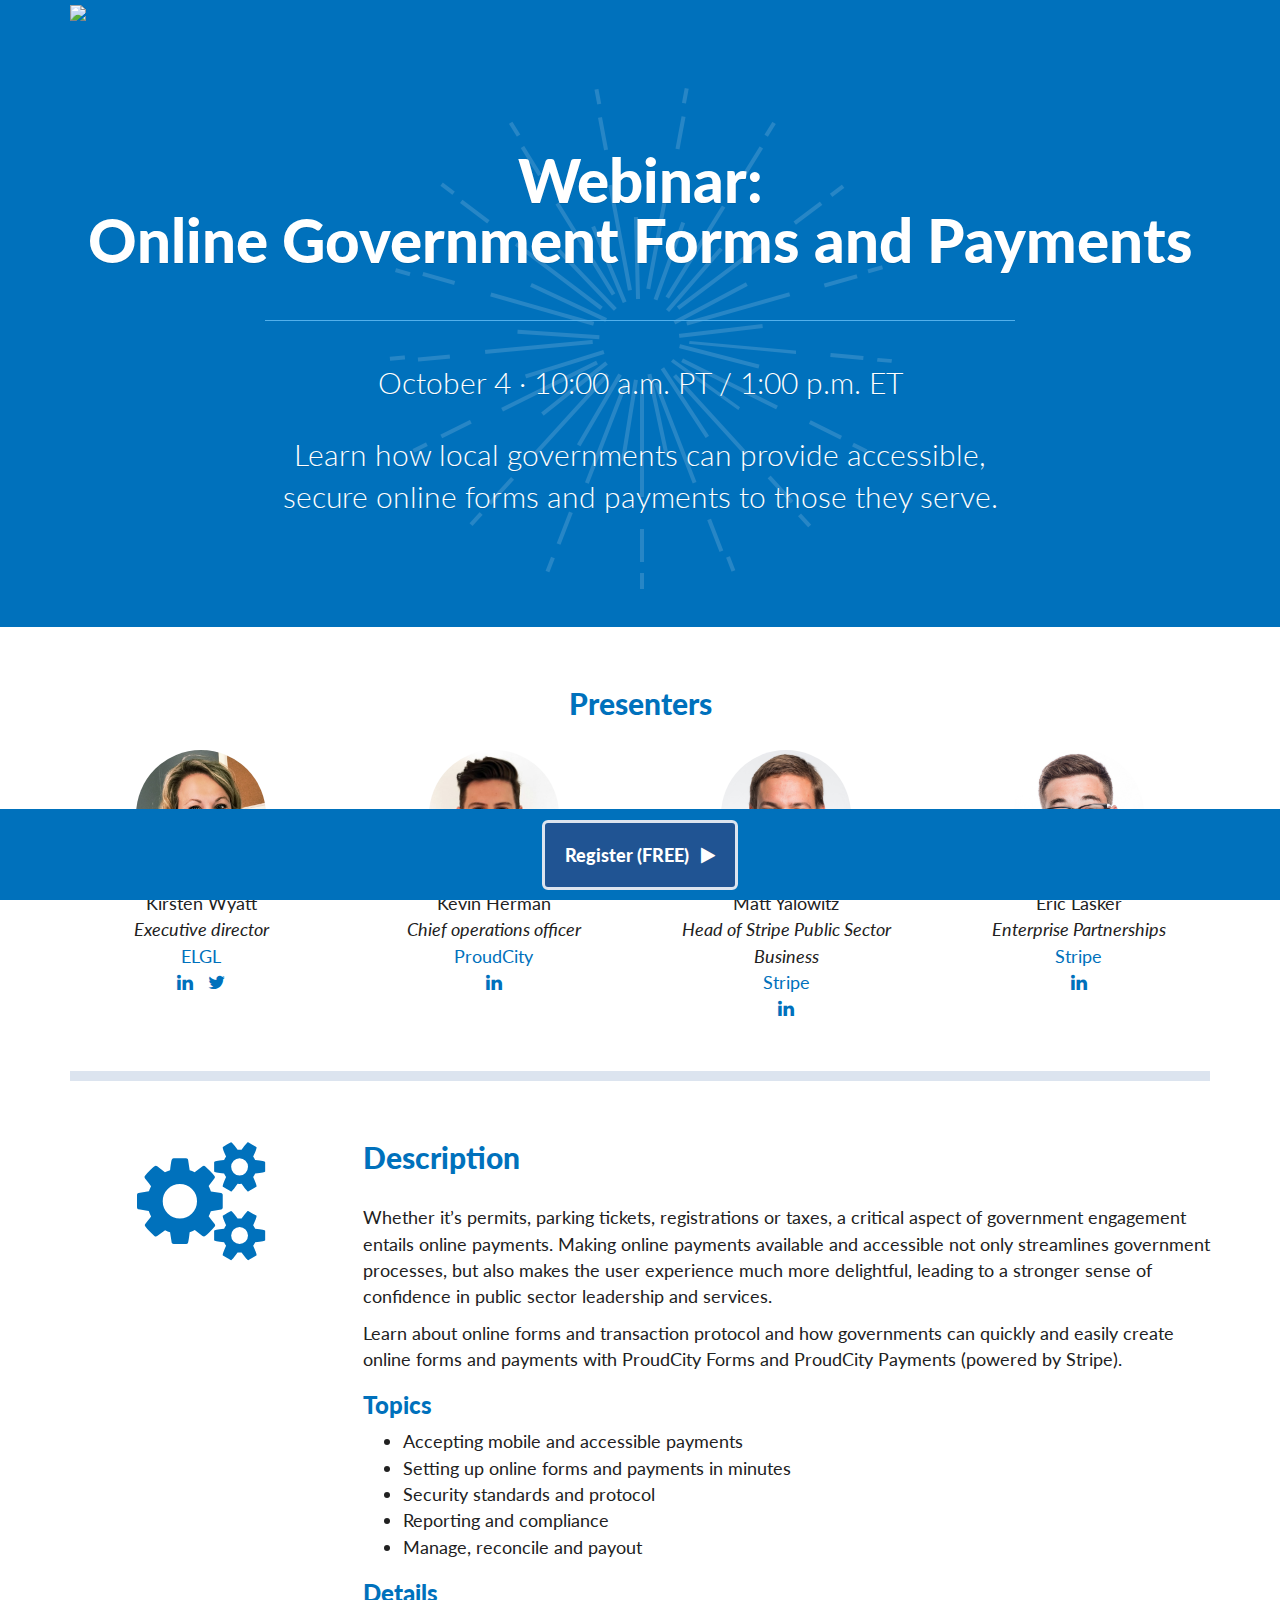
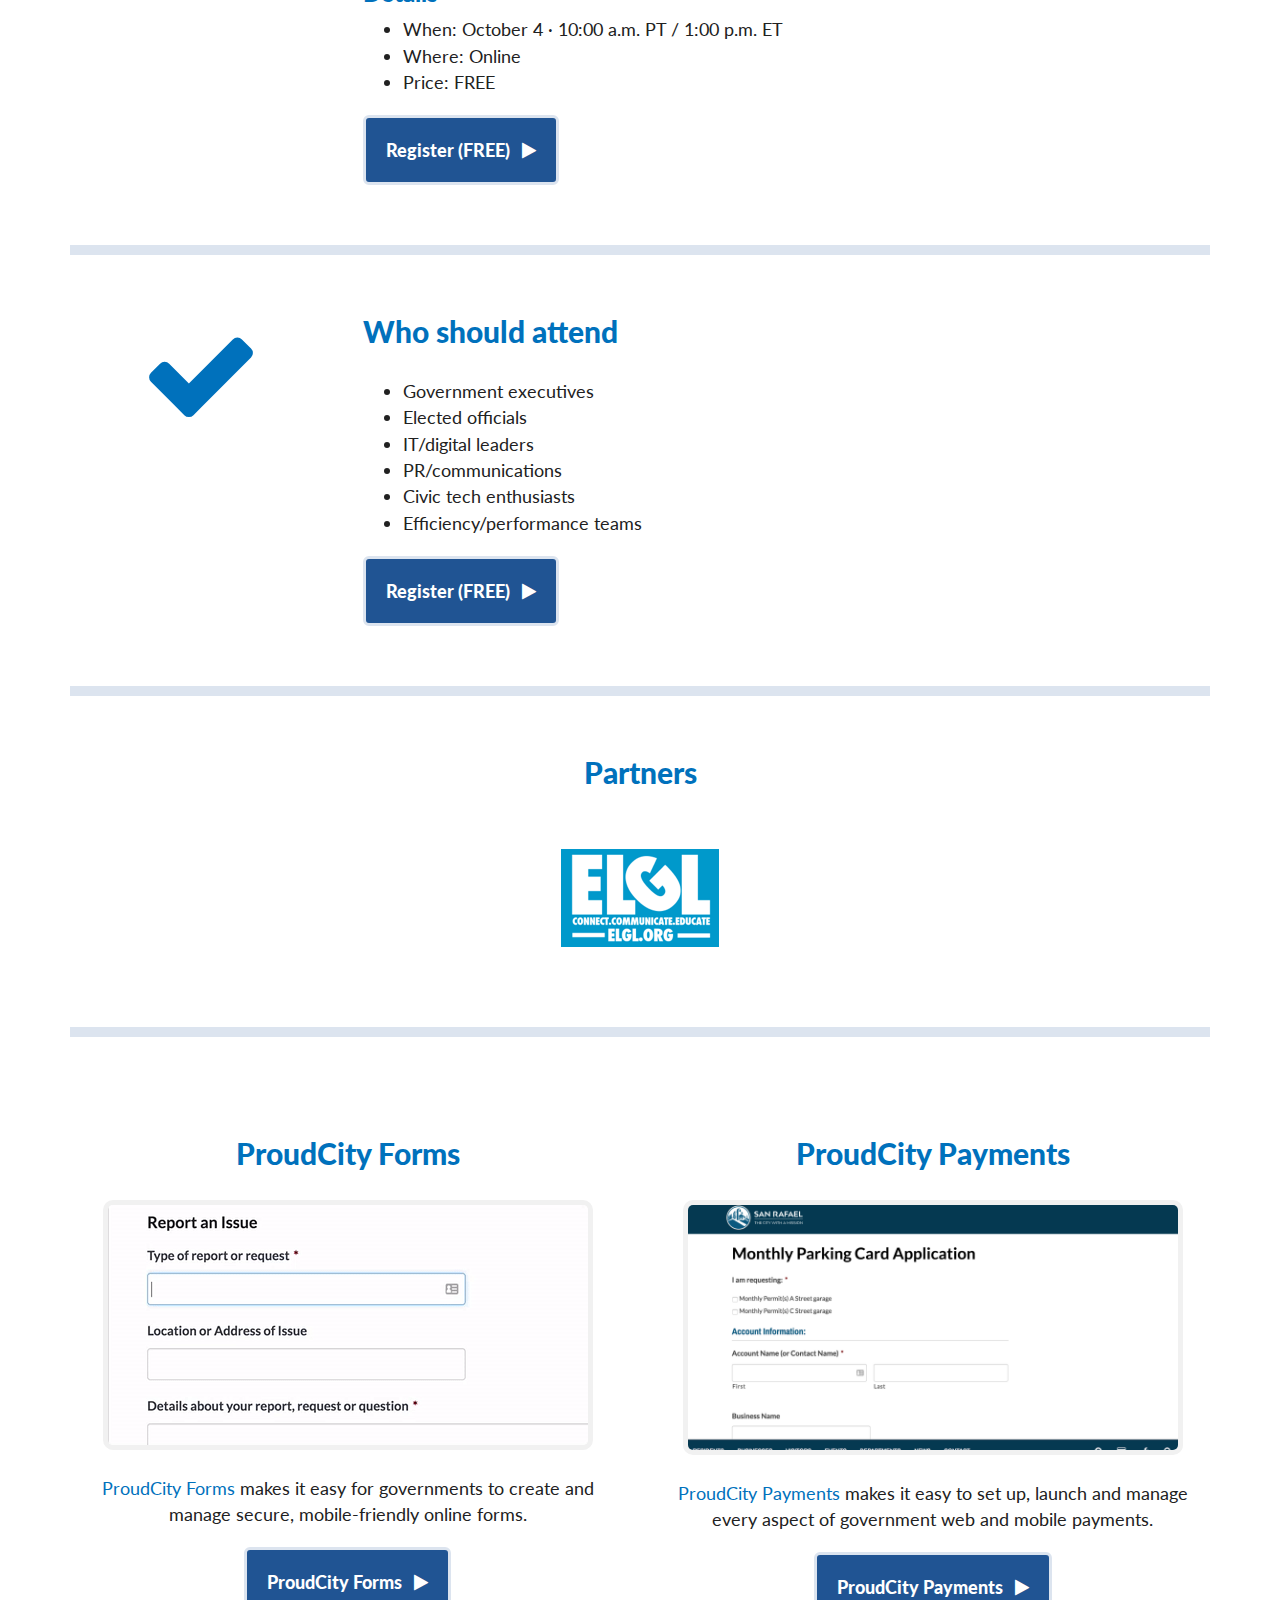
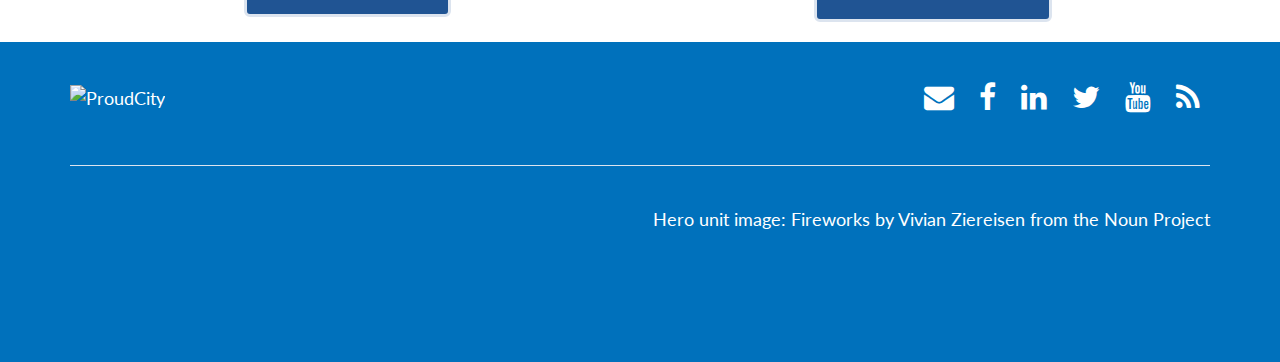
==== commit 3678a2f6: "Forms/payments description update" ====
--- a/sessions/forms-payments/index.html
+++ b/sessions/forms-payments/index.html
@@ -5,7 +5,7 @@
     <meta http-equiv="X-UA-Compatible" content="IE=edge">
     <meta name="viewport" content="width=device-width, initial-scale=1">
     <!-- The above 3 meta tags *must* come first in the head; any other head content must come *after* these tags -->
-    <meta name="description" content="Learn how local governments can provide accessible, security online forms and payments.">
+    <meta name="description" content="Learn how local governments can provide accessible, secure online forms and payments.">
     <meta name="author" content="ProudCity">
 
     <link rel="apple-touch-icon" sizes="57x57" href="../../img/favicon/apple-icon-57x57.png">
@@ -104,7 +104,7 @@
               October 4 &middot; 10:00 a.m. PT / 1:00 p.m. ET
             </p>
             <p class="lead">
-              Learn how local governments can provide accessible, security online forms and payments to those they serve.
+              Learn how local governments can provide accessible, secure online forms and payments to those they serve.
             </p>
           </div>
 
